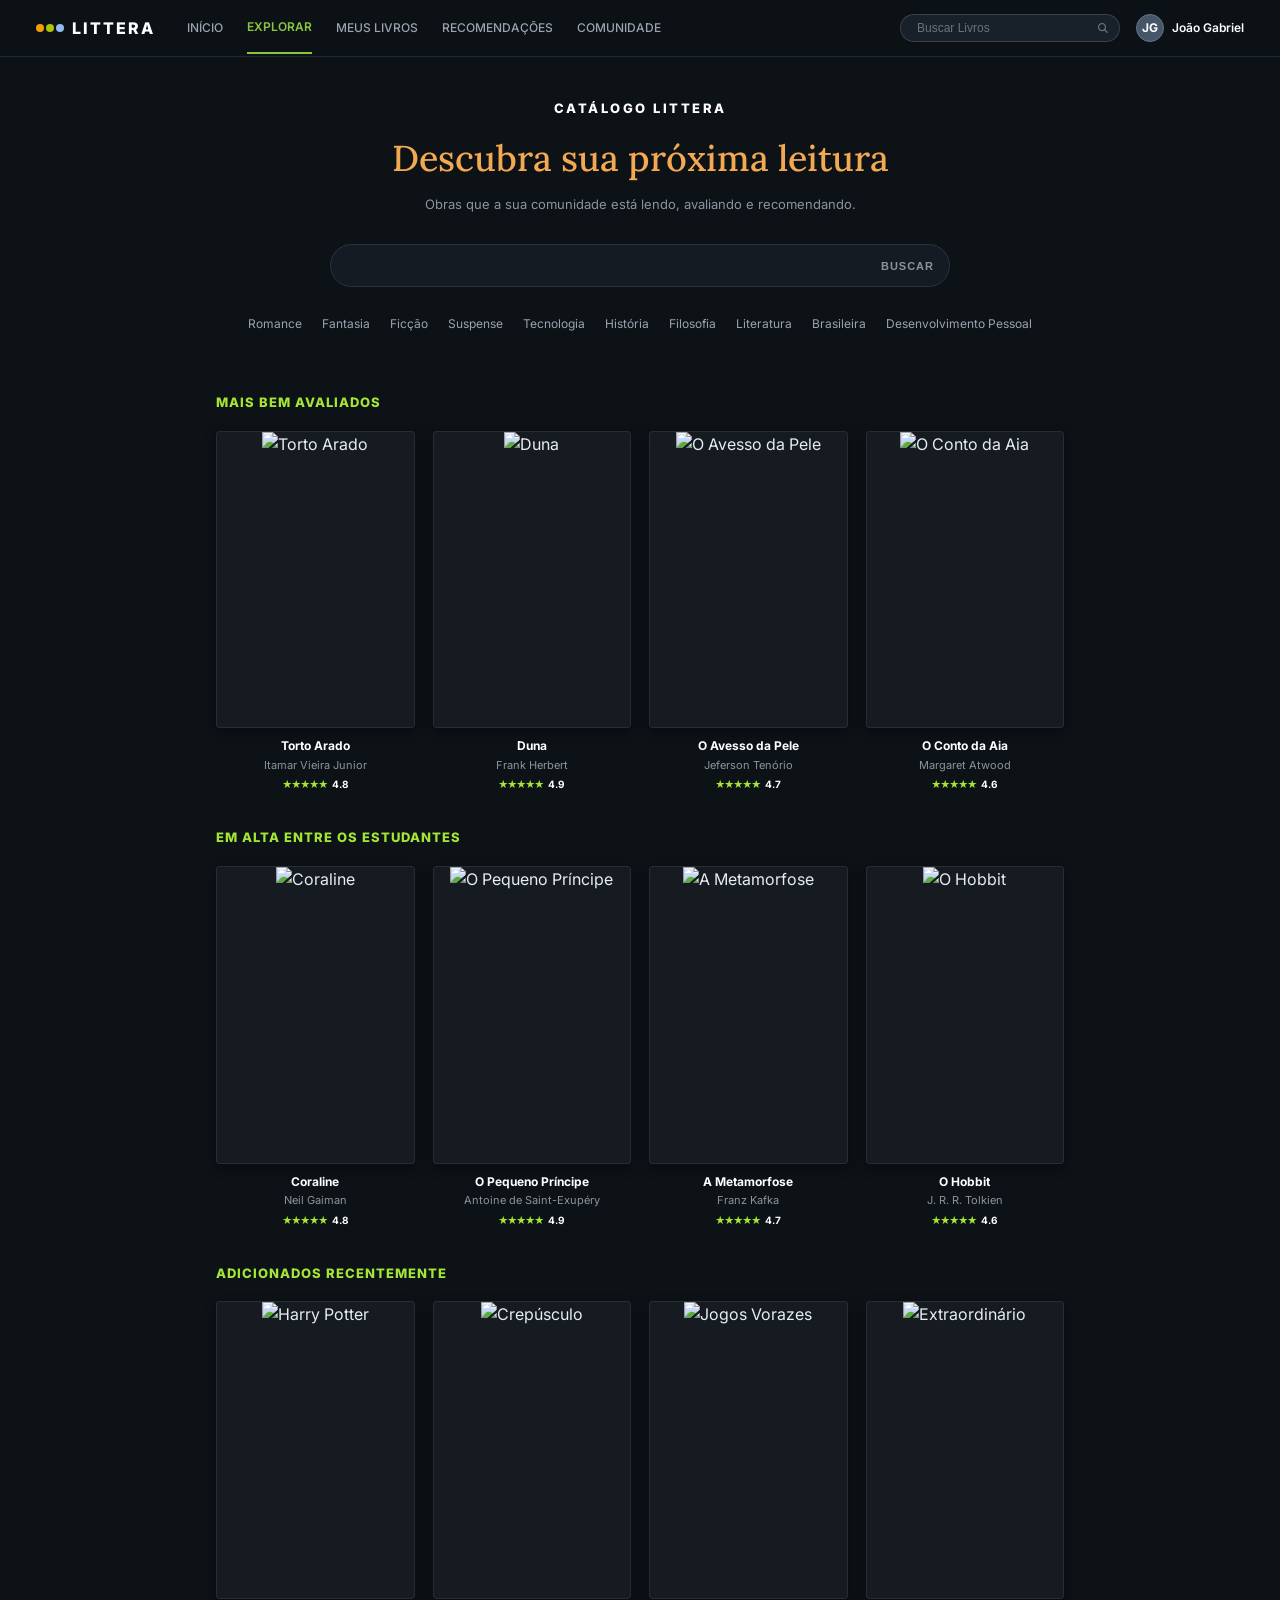
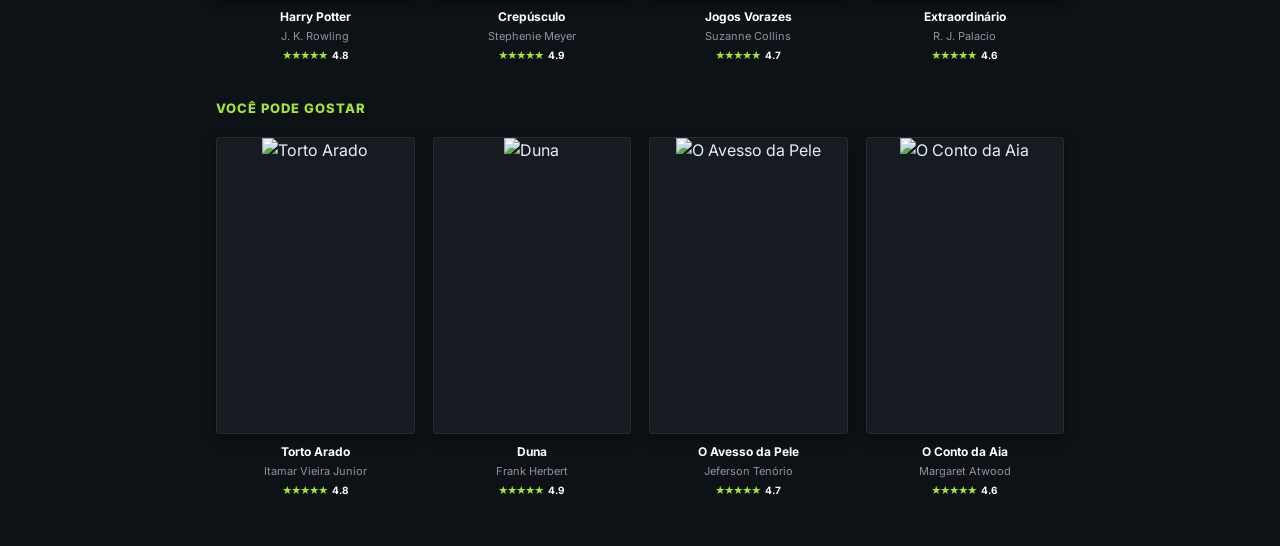
==== explorar.html @ 145aa85d "Add files via upload" ====
<!DOCTYPE html>
<html lang="pt-BR">
<head>
  <meta charset="UTF-8">
  <meta name="viewport" content="width=device-width, initial-scale=1.0">
  <title>LITTERA - Catálogo</title>
  <link rel="preconnect" href="https://fonts.googleapis.com">
  <link rel="preconnect" href="https://fonts.gstatic.com" crossorigin>
  <link href="https://fonts.googleapis.com/css2?family=Inter:wght@400;500;600;700;800&family=Lora:ital,wght@0,500;0,600;1,400&display=swap" rel="stylesheet">
  <link rel="stylesheet" href="https://cdnjs.cloudflare.com/ajax/libs/font-awesome/6.5.1/css/all.min.css">
  <style>
    * {
            
        margin: 0;
        padding: 0;
        box-sizing: border-box;
        }

        :root {
        --bg-dark: #0d1217;
        --card-bg: #151b22;
        --border-color: #212932;
        --text-primary: #e6edf3;
        --text-muted: #8b949e;
        --brand-green: #8cc63f;
        --brand-light-green: #a2e048;
        --star-gold: #fbbf24;
        }

        body {
        background-color: var(--bg-dark);
        color: var(--text-primary);
        font-family: 'Inter', system-ui, -apple-system, BlinkMacSystemFont, sans-serif;
        line-height: 1.5;
        padding-bottom: 48px;
        }

        .navbar {
        background-color: rgba(13, 18, 23, 0.95);
        border-bottom: 1px solid var(--border-color);
        position: sticky;
        top: 0;
        z-index: 50;
        backdrop-filter: blur(8px);
        }

        .nav-container {
        max-width: 1240px;
        margin: 0 auto;
        padding: 0 16px;
        height: 56px;
        display: flex;
        align-items: center;
        justify-content: space-between;
        font-size: 12px;
        font-weight: 500;
        }

        .nav-left {
        display: flex;
        align-items: center;
        gap: 32px;
        }

        .logo {
        display: flex;
        align-items: center;
        gap: 8px;
        }

        .logo-dots {
        display: flex;
        gap: 2px;
        }

        .dot {
        width: 8px;
        height: 8px;
        border-radius: 50%;
        display: inline-block;
        }

        .dot-amber { background-color: #f59e0b; }
        .dot-orange { background-color: #abc500; }
        .dot-green { background-color: #93baf0; }

        .logo-text {
        color: #ffffff;
        letter-spacing: 2px;
        font-size: 16px;
        font-weight: 800;
        text-transform: uppercase;
        }

        .nav-links {
        display: flex;
        align-items: center;
        gap: 24px;
        }

        .nav-link {
        color: #9ca3af;
        text-decoration: none;
        transition: color 0.2s;
        }

        .nav-link:hover {
        color: #ffffff;
        }

        .nav-link.active {
        color: var(--brand-green);
        font-weight: 600;
        border-bottom: 2px solid var(--brand-green);
        padding-bottom: 16px;
        margin-top: 16px;
        }

        .nav-right {
        display: flex;
        align-items: center;
        gap: 16px;
        }

        .search-box {
        position: relative;
        }

        .search-box input {
        background-color: #182029;
        border: 1px solid rgba(75, 85, 99, 0.6);
        border-radius: 9999px;
        padding: 6px 32px 6px 16px;
        font-size: 12px;
        color: #e5e7eb;
        width: 220px;
        outline: none;
        }

        .search-box input::placeholder {
        color: #6b7280;
        }

        .search-box input:focus {
        border-color: #9ca3af;
        }

        .search-icon {
        position: absolute;
        right: 12px;
        top: 50%;
        transform: translateY(-50%);
        color: #6b7280;
        font-size: 10px;
        }

        .user-profile {
        display: flex;
        align-items: center;
        gap: 8px;
        cursor: pointer;
        }

        .user-avatar {
        width: 28px;
        height: 28px;
        border-radius: 50%;
        background-color: #475569;
        color: #ffffff;
        font-weight: 700;
        font-size: 12px;
        display: flex;
        align-items: center;
        justify-content: center;
        border: 1px solid #64748b;
        }

        .user-name {
        color: #ffffff;
        font-size: 12px;
        font-weight: 600;
        }

    .hero-secao {
      text-align: center;
      padding: 42px 20px 24px 20px;
      max-width: 900px;
      margin: 0 auto;
    }

    .subtitulo-catalogo {
      font-size: 13px;
      font-weight: 800;
      letter-spacing: 2.5px;
      color: #ffffff;
      text-transform: uppercase;
      margin-bottom: 12px;
    }

    .titulo-principal {
      font-family: 'Lora', Georgia, serif;
      font-size: 36px;
      color: #f3a852;
      font-weight: 500;
      margin-bottom: 10px;
    }

    .descricao-hero {
      color: #8b949e;
      font-size: 13px;
      margin-bottom: 30px;
    }

    .caixa-busca-principal {
      max-width: 620px;
      margin: 0 auto 28px auto;
      position: relative;
    }

    .campo-busca-grande {
      width: 100%;
      background-color: #151b22;
      border: 1px solid #2a3441;
      border-radius: 30px;
      padding: 13px 120px 13px 24px;
      color: #ffffff;
      font-size: 13px;
      outline: none;
      transition: border-color 0.2s;
    }

    .campo-busca-grande:focus {
      border-color: #a3e635;
    }

    .btn-buscar-grande {
      position: absolute;
      right: 16px;
      top: 50%;
      transform: translateY(-50%);
      background: transparent;
      border: none;
      color: #8b949e;
      font-size: 11px;
      font-weight: 700;
      letter-spacing: 1px;
      cursor: pointer;
      display: flex;
      align-items: center;
      gap: 6px;
      transition: color 0.2s;
    }

    .btn-buscar-grande:hover {
      color: #ffffff;
    }

    .tags-categorias {
      display: flex;
      flex-wrap: wrap;
      justify-content: center;
      gap: 16px 20px;
    
      
    }

    .tag-item {
      font-size: 12px;
      color: #9ca3af;
      cursor: pointer;
      transition: color 0.2s;
    }

    .tag-item:hover {
      color: #a3e635;
    }

    .conteudo-principal {
      max-width: 850px;
      margin: 0 auto;
      padding: 0 1px;
    }

    .secao-livros {
      margin-top: 36px;
    }

    .titulo-secao {
      font-size: 13px;
      font-weight: 800;
      color: #a3e635;
      letter-spacing: 1px;
      text-transform: uppercase;
      margin-bottom: 18px;
    }

    .grid-livros {
      display: grid;
      grid-template-columns: repeat(4, 1fr);
      gap: 18px;
    }

    .card-livro {
      display: flex;
      flex-direction: column;
      align-items: center;
      text-align: center;
      cursor: pointer;
    }

    .capa-container {
      width: 100%;
      aspect-ratio: 2 / 3;
      border-radius: 4px;
      overflow: hidden;
      margin-bottom: 10px;
      border: 1px solid rgba(255, 255, 255, 0.08);
      background-color: #161b22;
      box-shadow: 0 4px 12px rgba(0, 0, 0, 0.4);
      transition: transform 0.2s, box-shadow 0.2s;
    }

    .card-livro:hover .capa-container {
      transform: translateY(-4px);
      box-shadow: 0 8px 20px rgba(0, 0, 0, 0.6);
    }

    .capa-img {
      width: 100%;
      height: 100%;
      object-fit: cover;
    }

    .titulo-livro {
      font-size: 12px;
      font-weight: 700;
      color: #ffffff;
      line-height: 1.3;
      margin-bottom: 3px;
      width: 100%;
      white-space: nowrap;
      overflow: hidden;
      text-overflow: ellipsis;
    }

    .autor-livro {
      font-size: 11px;
      color: #8b949e;
      margin-bottom: 4px;
      width: 100%;
      white-space: nowrap;
      overflow: hidden;
      text-overflow: ellipsis;
    }

    .avaliacao-linha {
      display: flex;
      align-items: center;
      justify-content: center;
      gap: 3px;
    }

    .estrelas {
      color: #a3e635;
      font-size: 10px;
      letter-spacing: -1px;
    }

    .nota-numero {
      color: #ffffff;
      font-size: 10px;
      font-weight: 700;
      margin-left: 2px;
    }

    @media (max-width: 640px) {
      .grid-livros {
        grid-template-columns: repeat(2, 1fr);
      }
      .menu-navegacao {
        display: none;
      }
    }
  </style>
</head>
<body>
    <header class="navbar">
        <div class="nav-container">
            <div class="nav-left">
                <!-- Logo -->
                <div class="logo">
                    <div class="logo-dots">
                        <span class="dot dot-amber"></span>
                        <span class="dot dot-orange"></span>
                        <span class="dot dot-green"></span>
                    </div>
                    <span class="logo-text">LITTERA</span>
                </div>
                
                <nav class="nav-links">
                    <a href="index.html" class="nav-link">INÍCIO</a>
                    <a href="explorar.html" class="nav-link active">EXPLORAR</a>
                    <a href="#" class="nav-link">MEUS LIVROS</a>
                    <a href="#" class="nav-link">RECOMENDAÇÕES</a>
                    <a href="#" class="nav-link">COMUNIDADE</a>
                </nav>
            </div>

            <div class="nav-right">
                <div class="search-box">
                    <input type="text" placeholder="Buscar Livros">
                    <i class="fa-solid fa-magnifying-glass search-icon"></i>
                    
                </div>

                <div class="user-profile">
                    <div class="user-avatar">JG</div>
                    <span class="user-name">João Gabriel</span>
                </div>
            </div>
        </div>
    </header>

  <section class="hero-secao">
    <h2 class="subtitulo-catalogo">CATÁLOGO LITTERA</h2>
    <h1 class="titulo-principal">Descubra sua próxima leitura</h1>
    <p class="descricao-hero">Obras que a sua comunidade está lendo, avaliando e recomendando.</p>

    <div class="caixa-busca-principal">
      <input type="text" class="campo-busca-grande" placeholder="">
      
      <button class="btn-buscar-grande"> BUSCAR </button>
    </div>

    <div class="tags-categorias">
      <span class="tag-item">Romance</span>
      <span class="tag-item">Fantasia</span>
      <span class="tag-item">Ficção</span>
      <span class="tag-item">Suspense</span>
      <span class="tag-item">Tecnologia</span>
      <span class="tag-item">História</span>
      <span class="tag-item">Filosofia</span>
      <span class="tag-item">Literatura</span>
      <span class="tag-item">Brasileira</span>
      <span class="tag-item">Desenvolvimento Pessoal</span>
    </div>
  </section>

  <main class="conteudo-principal">
    <section class="secao-livros">
      <h3 class="titulo-secao">MAIS BEM AVALIADOS</h3>
      <div class="grid-livros">

        <div class="card-livro">
          <div class="capa-container">
            <img src="https://m.media-amazon.com/images/I/71CDcBHXuDL._AC_UF1000,1000_QL80_.jpg" class="capa-img" alt="Torto Arado">
          </div>
          <h4 class="titulo-livro">Torto Arado</h4>
          <p class="autor-livro">Itamar Vieira Junior</p>
          <div class="avaliacao-linha">
            <span class="estrelas">★★★★★</span>
            <span class="nota-numero">4.8</span>
          </div>
        </div>

        <div class="card-livro">
          <div class="capa-container">
            <img src="https://br.web.img3.acsta.net/c_310_420/pictures/21/09/29/20/10/5897145.jpg" class="capa-img" alt="Duna">
          </div>
          <h4 class="titulo-livro">Duna</h4>
          <p class="autor-livro">Frank Herbert</p>
          <div class="avaliacao-linha">
            <span class="estrelas">★★★★★</span>
            <span class="nota-numero">4.9</span>
          </div>
        </div>

        <div class="card-livro">
          <div class="capa-container">
            <img src="https://m.media-amazon.com/images/I/81p29WCHFaL._AC_UF1000,1000_QL80_.jpg" class="capa-img" alt="O Avesso da Pele">
          </div>
          <h4 class="titulo-livro">O Avesso da Pele</h4>
          <p class="autor-livro">Jeferson Tenório</p>
          <div class="avaliacao-linha">
            <span class="estrelas">★★★★★</span>
            <span class="nota-numero">4.7</span>
          </div>
        </div>

        <div class="card-livro">
          <div class="capa-container">
            <img src="https://m.media-amazon.com/images/I/91AHNAr638L._AC_UF1000,1000_QL80_.jpg" class="capa-img" alt="O Conto da Aia">
          </div>
          <h4 class="titulo-livro">O Conto da Aia</h4>
          <p class="autor-livro">Margaret Atwood</p>
          <div class="avaliacao-linha">
            <span class="estrelas">★★★★★</span>
            <span class="nota-numero">4.6</span>
          </div>
        </div>

      </div>
    </section>

    <section class="secao-livros">
      <h3 class="titulo-secao">EM ALTA ENTRE OS ESTUDANTES</h3>
      <div class="grid-livros">

        <div class="card-livro">
          <div class="capa-container">
            <img src="https://m.media-amazon.com/images/I/91DZobBc1BL.jpg" class="capa-img" alt="Coraline">
          </div>
          <h4 class="titulo-livro">Coraline</h4>
          <p class="autor-livro">Neil Gaiman</p>
          <div class="avaliacao-linha">
            <span class="estrelas">★★★★★</span>
            <span class="nota-numero">4.8</span>
          </div>
        </div>

        <div class="card-livro">
          <div class="capa-container">
            <img src="https://upload.wikimedia.org/wikipedia/pt/4/47/O-pequeno-pr%C3%ADncipe.jpg?utm_source=pt.wikipedia.org&utm_campaign=index&utm_content=original" class="capa-img" alt="O Pequeno Príncipe">
          </div>
          <h4 class="titulo-livro">O Pequeno Príncipe</h4>
          <p class="autor-livro">Antoine de Saint-Exupéry</p>
          <div class="avaliacao-linha">
            <span class="estrelas">★★★★★</span>
            <span class="nota-numero">4.9</span>
          </div>
        </div>

        <div class="card-livro">
          <div class="capa-container">
            <img src="https://m.media-amazon.com/images/I/91qVTRzBNgL.jpg" class="capa-img" alt="A Metamorfose">
          </div>
          <h4 class="titulo-livro">A Metamorfose</h4>
          <p class="autor-livro">Franz Kafka</p>
          <div class="avaliacao-linha">
            <span class="estrelas">★★★★★</span>
            <span class="nota-numero">4.7</span>
          </div>
        </div>

        <div class="card-livro">
          <div class="capa-container">
            <img src="https://m.media-amazon.com/images/I/91M9xPIf10L.jpg" class="capa-img" alt="O Hobbit">
          </div>
          <h4 class="titulo-livro">O Hobbit</h4>
          <p class="autor-livro">J. R. R. Tolkien</p>
          <div class="avaliacao-linha">
            <span class="estrelas">★★★★★</span>
            <span class="nota-numero">4.6</span>
          </div>
        </div>

      </div>
    </section>

    <section class="secao-livros">
      <h3 class="titulo-secao">ADICIONADOS RECENTEMENTE</h3>
      <div class="grid-livros">

        <div class="card-livro">
          <div class="capa-container">
            <img src="https://m.media-amazon.com/images/I/61jgm6ooXzL._AC_UF1000,1000_QL80_.jpg" class="capa-img" alt="Harry Potter">
          </div>
          <h4 class="titulo-livro">Harry Potter</h4>
          <p class="autor-livro">J. K. Rowling</p>
          <div class="avaliacao-linha">
            <span class="estrelas">★★★★★</span>
            <span class="nota-numero">4.8</span>
          </div>
        </div>

        <div class="card-livro">
          <div class="capa-container">
            <img src="https://m.media-amazon.com/images/I/618fXbK+OkL.jpg" class="capa-img" alt="Crepúsculo">
          </div>
          <h4 class="titulo-livro">Crepúsculo</h4>
          <p class="autor-livro">Stephenie Meyer</p>
          <div class="avaliacao-linha">
            <span class="estrelas">★★★★★</span>
            <span class="nota-numero">4.9</span>
          </div>
        </div>

        <div class="card-livro">
          <div class="capa-container">
            <img src="https://m.media-amazon.com/images/I/61zBhzjS4LL._AC_UF1000,1000_QL80_.jpg" class="capa-img" alt="Jogos Vorazes">
          </div>
          <h4 class="titulo-livro">Jogos Vorazes</h4>
          <p class="autor-livro">Suzanne Collins</p>
          <div class="avaliacao-linha">
            <span class="estrelas">★★★★★</span>
            <span class="nota-numero">4.7</span>
          </div>
        </div>

        <div class="card-livro">
          <div class="capa-container">
            <img src="https://m.media-amazon.com/images/I/6132ndvQdiL.jpg" class="capa-img" alt="Extraordinário">
          </div>
          <h4 class="titulo-livro">Extraordinário</h4>
          <p class="autor-livro">R. J. Palacio</p>
          <div class="avaliacao-linha">
            <span class="estrelas">★★★★★</span>
            <span class="nota-numero">4.6</span>
          </div>
        </div>

      </div>
    </section>

    <section class="secao-livros">
      <h3 class="titulo-secao">VOCÊ PODE GOSTAR</h3>
      <div class="grid-livros">

        <div class="card-livro">
          <div class="capa-container">
            <img src="https://m.media-amazon.com/images/I/71CDcBHXuDL._AC_UF1000,1000_QL80_.jpg" class="capa-img" alt="Torto Arado">
          </div>
          <h4 class="titulo-livro">Torto Arado</h4>
          <p class="autor-livro">Itamar Vieira Junior</p>
          <div class="avaliacao-linha">
            <span class="estrelas">★★★★★</span>
            <span class="nota-numero">4.8</span>
          </div>
        </div>

        <div class="card-livro">
          <div class="capa-container">
            <img src="https://br.web.img3.acsta.net/c_310_420/pictures/21/09/29/20/10/5897145.jpg" class="capa-img" alt="Duna">
          </div>
          <h4 class="titulo-livro">Duna</h4>
          <p class="autor-livro">Frank Herbert</p>
          <div class="avaliacao-linha">
            <span class="estrelas">★★★★★</span>
            <span class="nota-numero">4.9</span>
          </div>
        </div>

        <div class="card-livro">
          <div class="capa-container">
            <img src="https://m.media-amazon.com/images/I/81p29WCHFaL._AC_UF1000,1000_QL80_.jpg" class="capa-img" alt="O Avesso da Pele">
          </div>
          <h4 class="titulo-livro">O Avesso da Pele</h4>
          <p class="autor-livro">Jeferson Tenório</p>
          <div class="avaliacao-linha">
            <span class="estrelas">★★★★★</span>
            <span class="nota-numero">4.7</span>
          </div>
        </div>

        <div class="card-livro">
          <div class="capa-container">
            <img src="https://m.media-amazon.com/images/I/91AHNAr638L._AC_UF1000,1000_QL80_.jpg" class="capa-img" alt="O Conto da Aia">
          </div>
          <h4 class="titulo-livro">O Conto da Aia</h4>
          <p class="autor-livro">Margaret Atwood</p>
          <div class="avaliacao-linha">
            <span class="estrelas">★★★★★</span>
            <span class="nota-numero">4.6</span>
          </div>
        </div>

      </div>
    </section>

  </main>

</body>
</html>
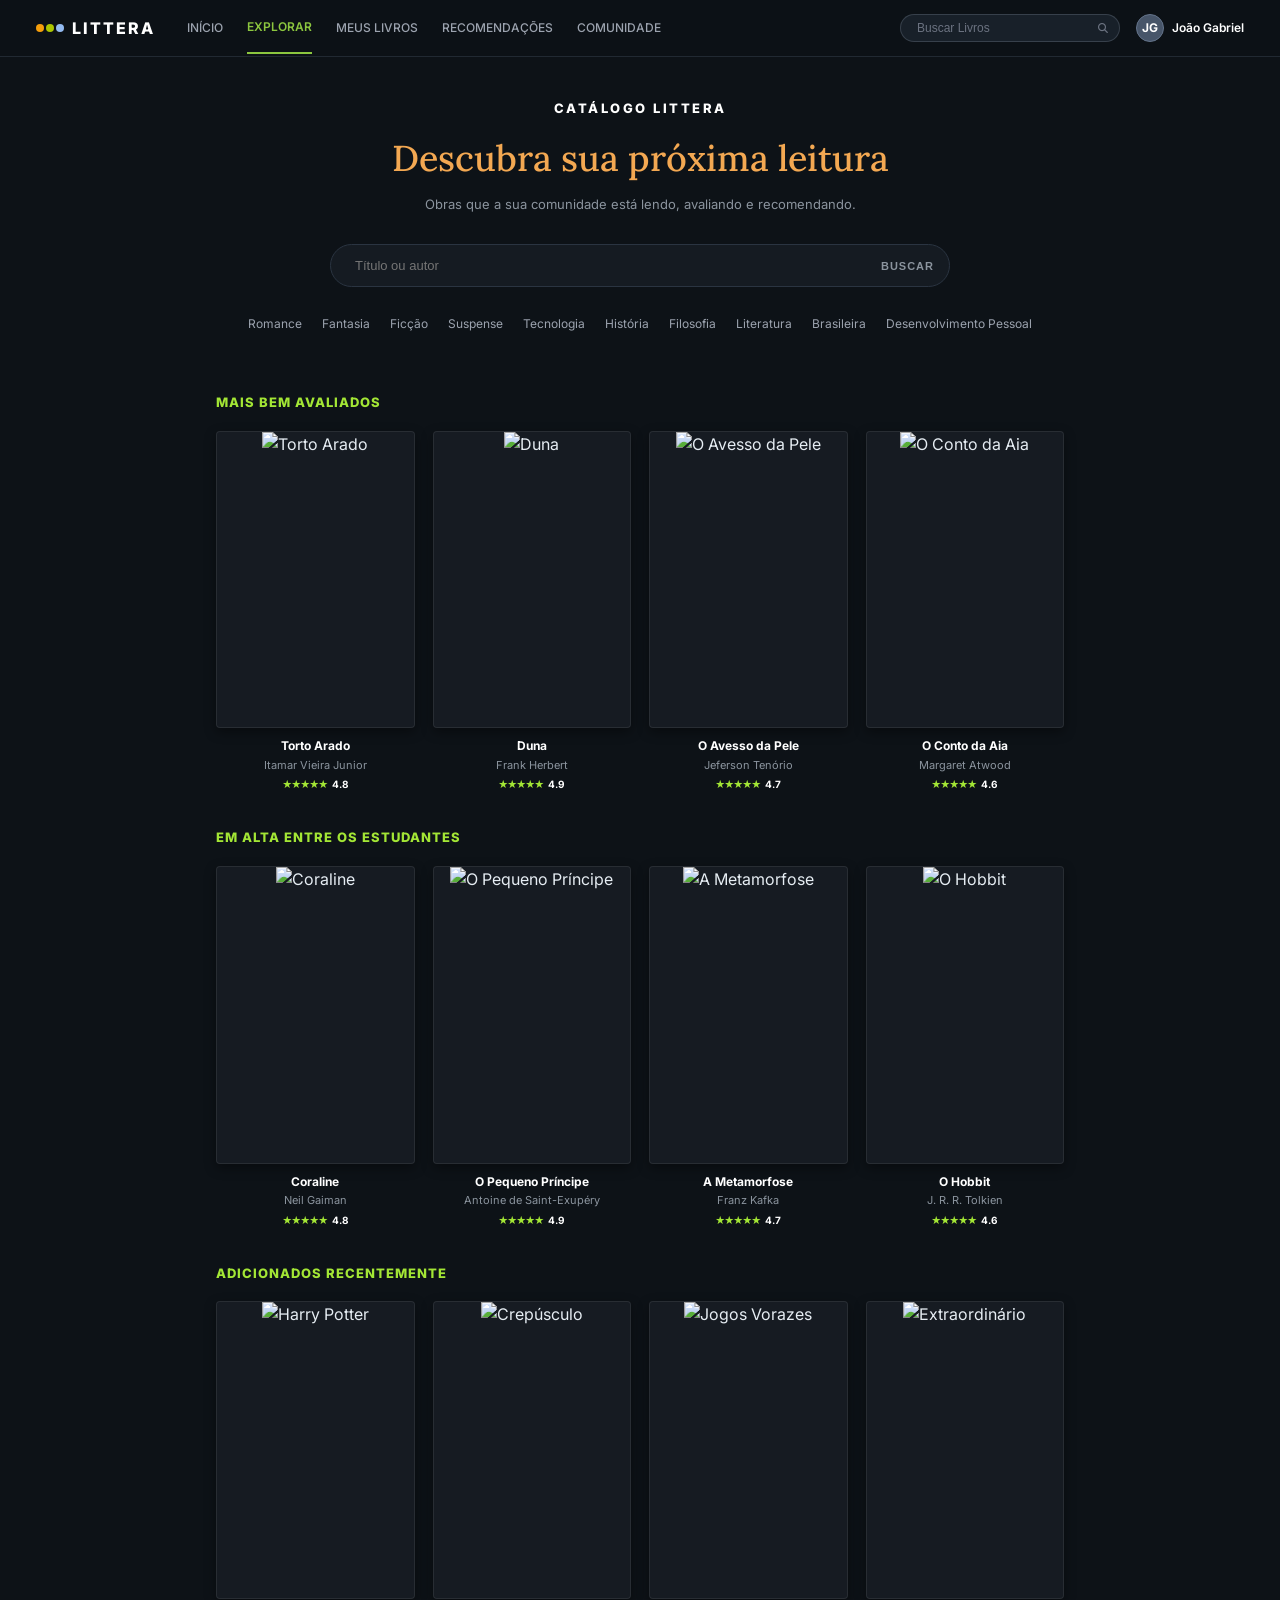
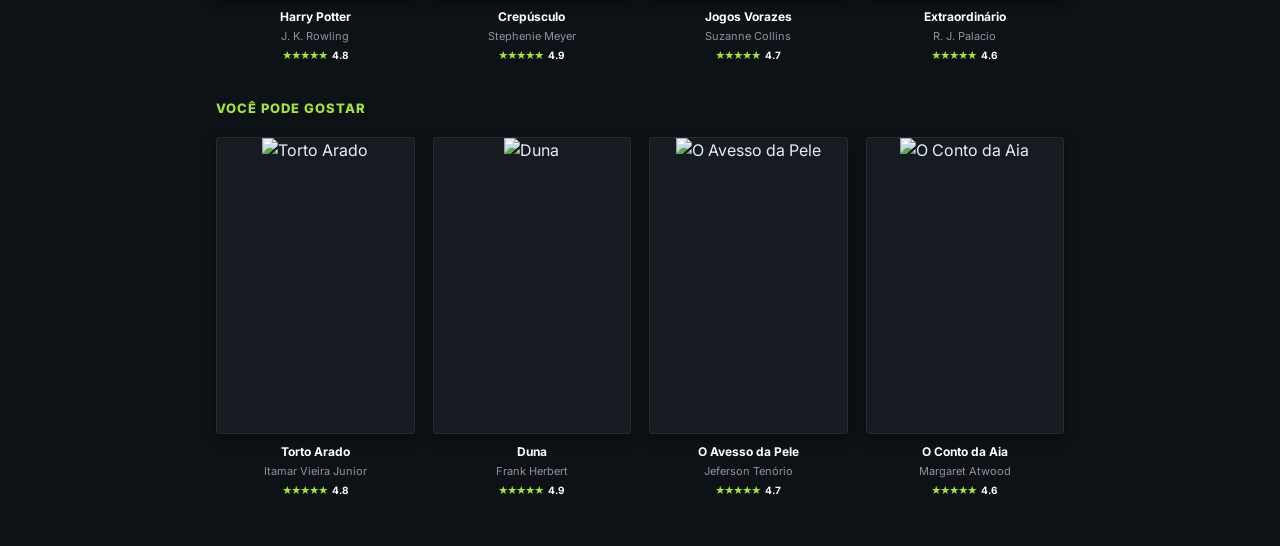
==== commit 754538f4: "att" ====
--- a/explorar.html
+++ b/explorar.html
@@ -400,9 +400,9 @@
                 <nav class="nav-links">
                     <a href="index.html" class="nav-link">INÍCIO</a>
                     <a href="explorar.html" class="nav-link active">EXPLORAR</a>
-                    <a href="#" class="nav-link">MEUS LIVROS</a>
-                    <a href="#" class="nav-link">RECOMENDAÇÕES</a>
-                    <a href="#" class="nav-link">COMUNIDADE</a>
+                    <a href="recomendacoes-e-meus-livros/meus-livros.php" class="nav-link">MEUS LIVROS</a>
+                    <a href="recomendacoes-e-meus-livros/recomendacoes.php" class="nav-link">RECOMENDAÇÕES</a>
+                    <a href="comunidade/index.php" class="nav-link">COMUNIDADE</a>
                 </nav>
             </div>
 
@@ -426,11 +426,10 @@
     <h1 class="titulo-principal">Descubra sua próxima leitura</h1>
     <p class="descricao-hero">Obras que a sua comunidade está lendo, avaliando e recomendando.</p>
 
-    <div class="caixa-busca-principal">
-      <input type="text" class="campo-busca-grande" placeholder="">
-      
-      <button class="btn-buscar-grande"> BUSCAR </button>
-    </div>
+    <form class="caixa-busca-principal" action="recomendacoes-e-meus-livros/recomendacoes.php" method="get">
+      <input id="busca-catalogo" name="busca" type="search" class="campo-busca-grande" placeholder="Título ou autor" aria-label="Buscar por título ou autor">
+      <button type="submit" class="btn-buscar-grande">BUSCAR</button>
+    </form>
 
     <div class="tags-categorias">
       <span class="tag-item">Romance</span>
